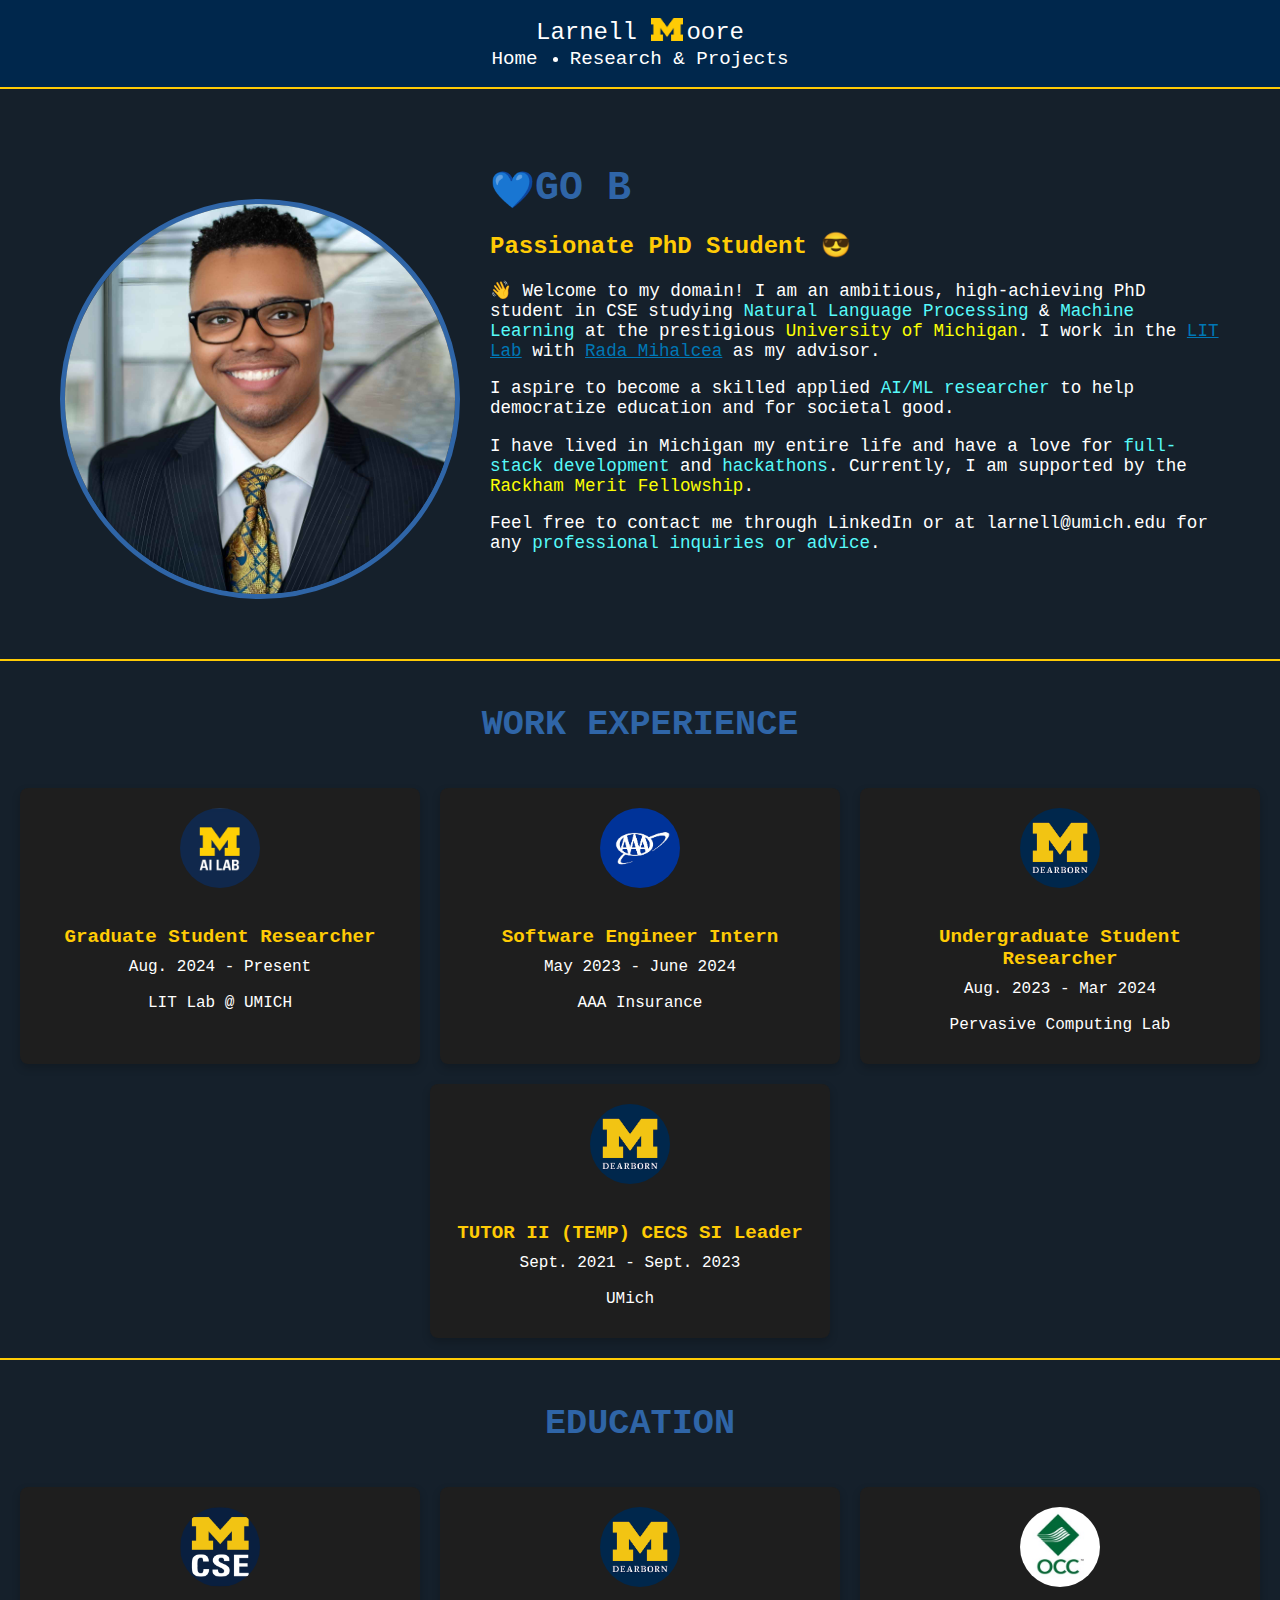
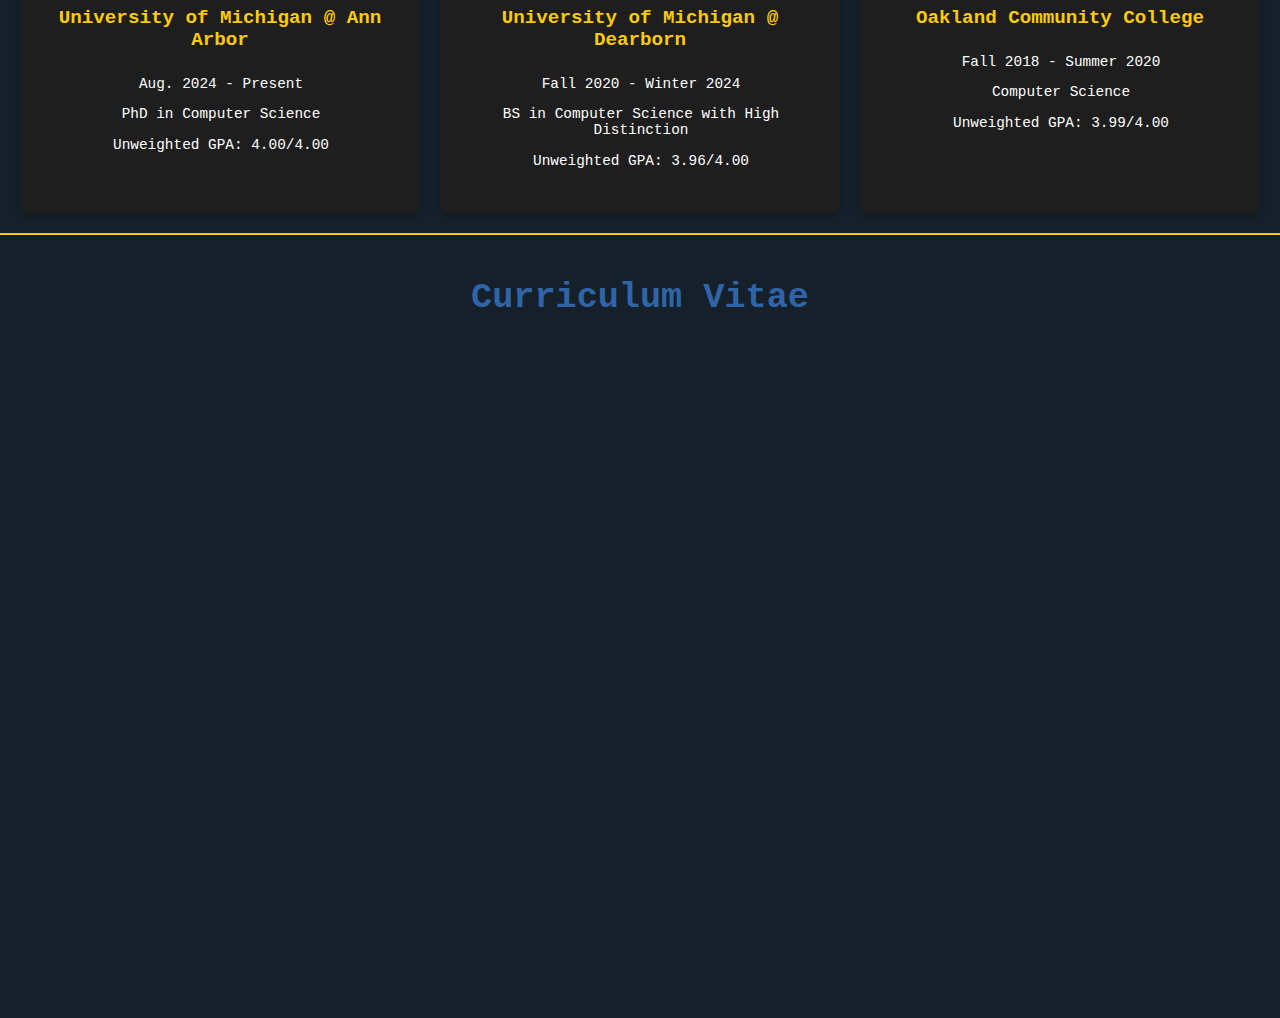
==== index.html @ b88af1c5 "Update index.html" ====
<!DOCTYPE html>
<html>
<!-- Author: Larnell Moore -->
<!-- Creation Date: Feb 2, 2024-->
<!-- Modificatioon Date: Dec 11, 2024-->
<!-- Purpose: -->
  <head>
    <link rel="stylesheet" href="styles.css">
    <link rel="stylesheet" href="exp.css">
    <link rel="stylesheet" href="https://use.fontawesome.com/releases/v5.6.3/css/all.css" integrity="sha384-UHRtZLI+pbxtHCWp1t77Bi1L4ZtiqrqD80Kn4Z8NTSRyMA2Fd33n5dQ8lWUE00s/" crossorigin="anonymous">    
    <link rel="stylesheet" href="css/bootstrap4-neon-glow.min.css">
    <link rel="stylesheet" href="navbar.css">
    <link rel="stylesheet" href="hero-section.css">
    <link href="https://fonts.googleapis.com/css?family=Roboto" rel="stylesheet">
    <link rel="stylesheet" href="//cdn.jsdelivr.net/npm/hack-font@3/build/web/hack.css">
    <meta name="viewport" content="width=device-width, initial-scale=1">
    <script src="js/navbar.js" defer></script>
    <script src="js/expmodal.js" defer></script>
    <script src="js/typeoutname.js" defer></script>
    

    <title>Home</title>

    <style>
       /* Adjust iframe container for CV to show only one page at a time */
       .cv-container {
        display: flex;
        flex-direction: column;
        align-items: center;
        justify-content: center;
        width: 100%;
      }
  
      .iframe-container {
        display: flex;
        justify-content: center;
        align-items: center;
        width: 80%; /* Control the width */
        padding-bottom: 50%; /* Adjust this to control the height */
        position: relative;
        height: 0;
        margin-top: 20px; /* Add margin to create space below the heading */
      }
  
      .iframe-container iframe {
        width: 100%; /* Fit the iframe within the container */
        height: 100%;
        border: none; /* Removes default border */
        zoom: 0.80; /* Adjust zoom to fit one page */
      }

      .heart {
      display: inline-block;
      position: relative;
      top: 0.1em; 
      font-size: 0.9em; 
      }
  
      @media (max-width: 768px) {
        .iframe-container {
          padding-bottom: 100%; /* Increased height for mobile devices */
        }
  
        .iframe-container iframe {
          zoom: 0.65; /* Adjust zoom to fit one page on smaller screens */
        }
      }
    </style>
  </head>
  <body>
    <!-- Navigation -->
    <nav class="navbar">
      <div class="name-title">Larnell&nbsp<span class="umich-logo"></span>oore</div>
      <a href="#" class="hamburger">
        <span class="bar"></span>
        <span class="bar"></span>
        <span class="bar"></span>
      </a>
      <div class="navbar-links" id="navbar-links">
        <ul>
          <li><a href="/">Home</a></li>
          <li><a href="projects">Research & Projects</a></li>
        </ul>
      </div>
    </nav>

   
    <div class="hero-container">
      <!-- Profile Picture -->
      <img src="img/me2.png" alt="Larnell Moore" class="profile-pic">
  
      <!-- Hero Content -->
      <div class="hero-content">
        <div class="intro">
          <h1 class="display-2" id="typed-name"><span class="heart">&#128153;</span>G</h1>
          <h2>Passionate PhD Student &#128526 </h2>
          <p>
            &#128075; Welcome to my domain! I am an ambitious, high-achieving</span> PhD student in CSE studying  
            <span style="color: #57fafa;">Natural Language Processing</span> & 
            <span style="color: #57fafa;">Machine Learning </span> at the prestigious
            <span style="color: #fbff05">University of Michigan</span>. I work in the 
            <a href="https://lit.eecs.umich.edu/" style="color: #0077B5;">LIT Lab</a> with
            <a href="https://web.eecs.umich.edu/~mihalcea/" style="color: #0077B5;">Rada Mihalcea</a> as my advisor.
            
          </p>
          <p>
            I aspire to become a skilled applied 
            <span style="color: #57fafa;">AI/ML researcher </span> to help democratize education and for societal good.
          </p>
          <p>
            I have lived in Michigan</span> my entire life and have a love for 
            <span style="color: #57fafa;">full-stack development</span> and
            <span style="color: #57fafa;">hackathons</span>. Currently, I am supported by the 
            <span style="color:#fbff05">Rackham Merit Fellowship</span>.
          </p>
          <p>
            Feel free to contact me through LinkedIn or at larnell@umich.edu for any  <span style="color: #57fafa;">professional inquiries or advice</span>. 
          </p>

           

          <a href="https://github.com/LuffyAI" title="Github" class="icon-link">
            <i class="fab fa-github fa-2x"></i>
          </a>
          <a href="https://www.linkedin.com/in/larnell-m-8a0a04183/" title="LinkedIn" class="icon-link">
            <i class="fab fa-linkedin fa-2x"></i>
          </a>
          <a href="mailto:larnell@umich.edu" title="Email" class="icon-link">
            <i class="fas fa-envelope fa-2x"></i>
          </a>
  
          <a href="https://scholar.google.com/citations?user=bDP9hvQAAAAJ&hl=en" title="Google Scholar" class="icon-link">
            <i class="fas fa-graduation-cap fa-2x"></i>
          </a>
        </div>
      </div>
    </div>
    <hr>

    <div class="cv-heading">
      <h1>WORK EXPERIENCE</h1>
    </div>


    
    <div class="experience-container">

      <div class="experience-card">
        <img src="img/AI2.jpg" alt="CSE">
        <br>
        <div class="card-header">Graduate Student Researcher</div>
        <div class="card-date">Aug. 2024 - Present</div>
        <br>
        <div class="card-lab">LIT Lab @ UMICH</div> <!-- Lab or organization name -->
        <div class="card-body">
        </div>

        <ul class="expmodal-bullets" style="display: none;">
          <li>TBA</li>
      </ul>


    </div>

    <div class="experience-card">
      <img src="img/CSAA_logo.png" alt="CSE">
      <br>
      <div class="card-header">Software Engineer Intern</div>
      <div class="card-date">May 2023 - June 2024</div>
      <br>
      <div class="card-lab">AAA Insurance</div> <!-- Lab or organization name -->
      <div class="card-body">
      </div>

      <ul class="expmodal-bullets" style="display: none;">
        <li>Developed an innovative web application as my Summer 2023 capstone project, utilizing Python, HTML, Flask, and CSS. This application automated the process of reading AWS infrastructure as defined in a Terraform script and generating the equivalent AWS CDK Python code.</li>
        <br>
        <li>Presented a live demonstration of my capstone project in front of 40 CSAA employees.</li>
        <br>
        <li>Gained knowledge in software development lifecycle and Agile methodologies.</li>
        <br>
        <li>Learned about cloud computing and infrastructure as code.</li>
        <br>
        <li>Earned the most exciting pitch award at the CSAA 2023 Intern Innovation Jam.</li>
        <br>
        <li> Authored Reports analyzing Production Code</li>
        <br>
        <li>Given a FTE SWE Return Offer</li>
    </ul>
  </div>

  
  <div class="experience-card">
    <img src="img/UM_Dearborn_logo.png" alt="CSE">
    <br>
    <div class="card-header">Undergraduate Student Researcher</div>
    <div class="card-date">Aug. 2023 - Mar 2024</div>
    <br>
    <div class="card-lab">Pervasive Computing Lab</div> <!-- Lab or organization name -->
    <div class="card-body">
    </div>

    <ul class="expmodal-bullets" style="display: none;">
      <li>First- author on the study "Generative AI Assisted Feedback Provisioning for Project-based Learning in CS Courses" for the 2024 ASEE Annual Conference & Exposition.</li>
      <br>
      <li>Researched various AI concepts, including Retrieval Augmented Generation, the intricacies of finetuning models on custom datasets, Generative Feedback loops, embeddings, chunking, transformers, and leveraging tools like OpenAI and LangChain for expanding model knowledge.</li>
      <br>
      <li>Created a dedicated software tool with a user-friendly interface, enabling users to modify, edit, and use ChatGPT to improve their finetuning dataset for their custom model.</li>
      <br>
      <li>Prepared and delivered an hour-long presentation for the Web Technology course, elucidating the workings of custom LLM agents, making the complex technology comprehensible for the audience.</li>
      <br>
      <li>Received two National Science Foundation Research Experiences for Undergraduates Grants.</li>
    </ul>


</div>

<div class="experience-card">
  <img src="img/UM_Dearborn_logo.png" alt="CSE">
  <br>
  <div class="card-header">TUTOR II (TEMP) CECS SI Leader</div>
  <div class="card-date">Sept. 2021 - Sept. 2023 </div>
  <br>
  <div class="card-lab"> UMich</div> <!-- Lab or organization name -->
  <div class="card-body">
  </div>

  <ul class="expmodal-bullets" style="display: none;">
    <li>Led bi-weekly study sessions for 30 CS students to help them build strong academic skills.</li>
    <br>       
    <li>Developed over 30 collaborative and active learning activities to elucidate intricate Computer Science concepts.</li>
    <br>
    <li>Delivered a comprehensive 20-minute Zoom tutorial presentation during the 2022 SI training, preparing about 20 new SI leaders for effectively handling their online sessions.</li>
    <br>
    <li>During the SI training, I orchestrated mock sessions for new SI leaders, offered constructive feedback, and played a significant role in honing their tutoring capabilities.</li>
</ul>
</div>

<br>
<br>
    </div>
    

    <hr>

    <div class="cv-heading">
      <h1>EDUCATION</h1>
    </div>

    
    <div class="experience-container">

      <div class="experience-card">
        <img src="img/Ann.png" alt="CSE">
        <div class="card-header"> University of Michigan @ Ann Arbor</div>
        <div class="card-body">
          <p>Aug. 2024 - Present</p>
          <p>PhD in Computer Science </p>
          <p> Unweighted GPA: 4.00/4.00  </p>
       
        </div>
      </div>

      <div class="experience-card">
        <img src="img/UM_Dearborn_logo.png" alt="CSE">
        <div class="card-header">University of Michigan @ Dearborn </div>
        <div class="card-body">
          <p>Fall 2020 - Winter 2024</p>
          <p>BS in Computer Science with High Distinction</p>
          <p></p>
          <p>Unweighted GPA: 3.96/4.00</p>
        </div>
      </div>

      
      <div class="experience-card">
        <img src="img/occ.png" alt="CSE">
        <div class="card-header">Oakland Community College </div>
        <div class="card-body">
          <p>Fall 2018 - Summer 2020</p>
          <p>Computer Science</p>
          <p></p>
          <p>Unweighted GPA: 3.99/4.00</p>
        </div>
      </div>
      </div>
    <hr>
    <!-- Curriculum Vitae Section -->
    <div class="cv-heading">
      <h1>Curriculum Vitae</h1>
    </div>
   
    <!-- Embedding PDF Viewer inside a centered container -->
    <div class="cv-container">
      <div class="iframe-container">
        <iframe src="https://drive.google.com/file/d/1rPE0T_9Sgd9AahdabRnq2dE5akb_5oLw/preview"></iframe>
      </div>
    </div>
<!-- Modal Structure -->
<div id="expmodal" class="expmodal">
  <div class="expmodal-content">
      <span class="close">&times;</span>
      <div class="expmodal-header">
          <img id="expmodal-image" src="" alt="Experience Image" class="expmodal-image">
          <h2 id="expmodal-title"></h2>
          <p id="expmodal-lab" class="expmodal-lab"></p> <!-- New element for lab name -->
          <p id="expmodal-date" class="expmodal-date"></p>
      </div>
      <div id="expmodal-body"></div>
  </div>
</div>

 
  </body>
</html>
---- styles.css ----
* {
    box-sizing: border-box;
  }
  
  body {
    margin: 0;
    padding: 0;
    background-color: #15202b !important;
    color: #fff;
    font-family: 'Hack', monospace;
  }
---- exp.css ----
/* General styling for the experience section */
.experience-container {
    display: flex;
    flex-wrap: wrap;
    justify-content: center;
    gap: 20px;
    padding: 20px;
  }
  
  .experience-card {
    background-color: #1e1e1e;
    color: white;
    border-radius: 8px;
    box-shadow: 0 4px 8px rgba(0, 0, 0, 0.2);
    overflow: hidden;
    width: 100%;
    max-width: 400px;
    display: flex;
    flex-direction: column;
    align-items: center; /* Center content horizontally */
    padding: 20px; /* Add padding for better spacing */
    box-sizing: border-box; /* Include padding in width calculations */
    transition: transform 0.3s ease, box-shadow 0.3s ease;
    cursor: pointer;
  }
  
  .experience-card:hover {
    transform: scale(1.05);
    box-shadow: 0 6px 12px rgba(0, 0, 0, 0.3);
}

  /* Circular and centered image */
  .experience-card img {
    width: 80px;
    height: 80px;
    border-radius: 50%; /* Make the image circular */
    object-fit: cover; /* Ensure the image scales properly */
    margin-bottom: 10px; /* Add some space below the image */
  }
  
  .experience-card .card-header {
    font-weight: bold;
    font-size: 1.2rem;
    margin: 10px 0;
    text-align: center; /* Center the header text */
  }

  .card-header{
    color: #FFCB05;
  }
  
  .experience-card .card-body {
    padding: 0 20px 10px;
    font-size: 0.9rem;
    color: #b0b0b0;
    text-align: center; /* Center the body text */
  }
  
  .experience-card ul {
    padding: 0 20px 20px;
    list-style-type: none;
    text-align: left; /* Align the list items to the left */
  }
  
  .experience-card li {
    margin-bottom: 10px;
  }

  .experience-card p {
    color: #ffffff; /* Maize yellow color */
    margin-left: 2px; /* Space between bullet point and text */
  }

  .experience-card ul li {
    color: #FFCB05; /* Maize yellow color */
    list-style-type: disc; /* Default bullet point style */
    margin-left: 20px; /* Space between bullet point and text */
  }
  
  /* Responsive design */
  @media (max-width: 768px) {
    .experience-card {
      width: 100%;
      max-width: 100%; /* Allow cards to take the full width of the container */
      padding: 15px; /* Adjust padding for smaller screens */
    }
  
    .experience-card .card-header {
      font-size: 1.1rem; /* Slightly smaller header font for mobile */
    }
  
    .experience-card .card-body {
      font-size: 0.8rem; /* Adjust font size for better readability */
    }
  
    .experience-card ul {
      padding: 0 10px 10px; /* Reduce padding to fit smaller screens */
    }
  }
  
  /* Two cards per row on desktop screens */
@media (min-width: 769px) {
  .experience-card {
    flex: 1 1 calc(50% - 20px); /* Two cards per row with space between */
  }
}

/* Modal styling */
.expmodal {
  font-family: 'Hack', monospace;
  display: none; /* Hidden by default */
  position: fixed;
  z-index: 1000;
  box-shadow: 0px 0px 15px rgba(0, 255, 255, 0.2);
  top: 50%; /* Center vertically */
  left: 50%; /* Center horizontally */
  transform: translate(-50%, -50%); /* Adjust to center */
  width: 100%;
  height: 100%;
  background-color: rgba(0, 0, 0, 0.8); /* Semi-transparent black background */
}

.expmodal-content {
  background-color: #1e1e1e;
  margin: 10% auto;
  padding: 20px;
  width: 90%;
  max-width: 600px; /* Control max width */
  max-height: 80vh; /* Control max height to avoid overflow */
  overflow-y: auto; /* Add scrolling if content exceeds max height */
  border-radius: 8px;
  color: #fff;
  position: relative;
  box-sizing: border-box;
}

.expmodal-header h2 {
  color: #FFCB05; /* Maize yellow */
  text-align: center;
}

.close {
  position: absolute;
  top: 10px;
  right: 15px;
  color: #FFCB05;
  font-size: 24px;
  cursor: pointer;
}

/* Responsive modal adjustments */
@media (max-width: 768px) {
  .expmodal-content {
      width: 90%;
  }
}

.expmodal-image {
  width: 80px;
  height: 80px;
  border-radius: 50%; /* Circular image */
  margin: 10px auto;
  display: block; /* Center image */
  object-fit: cover; /* Scale down while maintaining aspect ratio */
}
---- navbar.css ----
/* Navbar container */
  .navbar {
    display: flex;
    justify-content: space-between;
    align-items: center;
    background-color: #00274C; /* University of Michigan blue */
    color: white;
    padding: 1rem;
    border-bottom: 2px solid #FFCB05; /* Updated to maize border */
    position: relative;
    flex-direction: column;
    z-index:100;
  }
  
  /* Controls the title */
  .name-title {
    font-family: 'Hack', monospace;
    font-size: 1.5rem;
    margin: 0;
    display: flex; /* Ensure the title and logo are on the same line */
    align-items: center;
  }


  .name-title .umich-logo {
    display: inline-block;
    width: 2rem; /* Size of the logo */
    height: 2rem; /* Size of the logo */
    background-image: url('img/MUmich.png'); /* Replace with your logo's path */
    background-size: contain;
    background-repeat: no-repeat;
    margin-right: 0.2rem; /* Adjust spacing between the logo and the text */
    vertical-align: middle; /* Align the logo vertically with the text */
    position: relative;
    top: 0.15rem; /* Adjust vertical alignment of the logo */
  }
  
  /* Styling for the navigation links */
  .navbar-links {
    overflow: hidden; /* Hide overflowing content */
    transition: max-height 0.3s ease-out; /* Smooth transition */
  }
  
  .navbar-links ul {
    margin: 0;
    padding: 0;
    display: flex;
    justify-content: flex-end; /* Align the links to the right */
    gap: 2rem; /* Adds space between the items */
    font-family: 'Hack', monospace;
  }
  
  .navbar-links li {
    font-size: 1.2rem;
  }
  
  .navbar-links li a {
    text-decoration: none;
    color: white;
    display: block;
    line-height: 1.2; /* Adjusts line height to control hover background */
  }
  
  .navbar-links li:hover, .navbar-links li a:hover {
    background-color: #FFCB05; /* Combine hover styles */
    border-radius: 4px; /* Optionally adds a slight curve to the hover effect */
  }
  
  /* Hamburger menu styling */
  .hamburger {
    display: none;
    flex-direction: column;
    justify-content: space-between;
    width: 30px;
    height: 21px;
    cursor: pointer; /* Make the hamburger clickable */
    margin-left: auto; /* Aligns hamburger to the right */
  }
  
  .hamburger .bar {
    height: 3px;
    width: 100%;
    background: white;
    border-radius: 10px;
  }
  
  /* Media queries to manage the visibility of the hamburger menu */
  @media (max-width: 768px) {
    .navbar{
        flex-direction: row;
    }
   
    .navbar-links {
      max-height: 0; /* Hide navbar links on small screens */
      position: absolute; /* Ensure navbar links appear below the title */
      top: 100%;
      left: 0;
      width: 100%;
      background-color: #00274C; /* Match navbar background */
      flex-direction: row;
    }
  
    .navbar-links.active {
      max-height: 500px; /* Adjust depending on the number of links */
      border-left: #FFCB05;
      border-right: #FFCB05;
      border-bottom: 2px solid #FFCB05; /* Updated to maize border */
    }
  
    .navbar-links ul {
      flex-direction: column; /* Stack links vertically on small screens */
    }
  
    .navbar-links li {
      text-align: center; /* Center-align navbar links */
    }
  
    .navbar-links li a {
      padding: 0.5rem 1rem; /* Add padding to navbar links */
    }
  
    .hamburger {
      display: flex; /* Show hamburger menu on small screens */
    }
  }
  
  @media (min-width: 769px) {
    .navbar-links {
      max-height: none; /* Ensure links are fully visible */
    }
  }
---- hero-section.css ----
.hero-container {
    display: flex;
    justify-content: center;
    align-items: flex-start;
    padding: 50px 20px;
    max-width: 1200px;
    margin: auto;
  }
  
  .profile-pic {
    width: 400px;
    height: 400px;
    border-radius: 50%;
    object-fit: scale-down;
    margin-right: 30px;
    margin-top: 60px; /* Add this line to lower the profile picture */
    border: 5px solid #2F65A7; /* Add this line to set the border color */
    box-shadow: #fff;
  }
  
  .hero-content {
    flex: 1;
  }
  
  hr{
    border:0;
    margin:0;
    width:100%;
    height:2px;
    background:#FFCB05;
}

  .intro {
    margin-bottom: 20px;
   
  }
  
  .intro h1 {
    font-size: 2.5rem;
    margin-bottom: 10px;
    color: #2F65A7;
    -webkit-text-stroke-color: #FFCB05;
  }

    
  .intro h2 {
    color: #FFCB05;
  }
  
  .intro p {
    font-size: 1.1rem;
  }
  
  .interests, .education {
    margin-bottom: 20px;
  }
  
  .section-title {
    font-weight: bold;
    margin-bottom: 10px;
    font-size: 1.2rem;
  }
  
  .icon-link {
    margin: 10px 10px 0 0;
    display: inline-block;
    color: #FFCB05;
  }
  
  .icon-link:hover {
    color: #fff;
  }

  .cv-heading {
    font-family: 'Hack', monospace;
    font-size: 1.1rem;
    color: #2F65A7;
    display: flex;
    justify-content: center;
    text-align: center;
    align-self: center;
    width: 100%; /* Ensure it spans the full container width */
    margin-top: 20px; /* Optional: Add margin to separate it from other content */
  }
  
  
  /* Layout adjustments for smaller screens */
  @media (max-width: 768px) {
    .hero-container {
      text-align: center; /* Center-align text on mobile */
      
    }

    .intro p {
      text-align: left;
      font-size: 1.03rem; /* Adjust paragraph font size for mobile */
      line-height: 1.5; /* Improve readability */
      margin: 15px 0; /* Consistent spacing between paragraphs */
      word-wrap: break-word; /* Ensure long words don’t overflow */
    }
  
    /* Hide the profile picture on smaller screens */
    .profile-pic {
      display: none;
    }


    
  }
  
  /* Show picture only for screens wider than 768px */
  @media (min-width: 769px) {
    .profile-pic {
      display: block;
    }
  }

  .iframe-container {
    position: relative;
    width: 100%;
    padding-bottom: 65%; /* Standard height */
    height: 0;
  }

  .iframe-container iframe {
    position: absolute;
    top: 0;
    left: 0;
    width: 100%;
    height: 100%;
    border: none; /* Removes default border */
  }

  @media (max-width: 768px) {
    .iframe-container {
      padding-bottom: 100%; /* Increased height for mobile devices */
    }
  }

/* Wrapper for the last character with a blinking cursor */
.vim-caret {
  display: inline-block;
  position: relative; /* Allows positioning of the blinking cursor */
  color: #2F65A7; /* Make the original '!' white to match the cursor color */
  position: relative; /* Ensure it stays in normal document flow */
  z-index: 1; /* Push it to the background */
}

/* Blinking cursor effect */
.vim-caret::after {
  content: '!'; /* Keeps the original '!' as part of the blinking cursor */
  position: absolute;
  top: 0;
  left: 0;
  width: 100%; /* Cover the entire width of the '!' */
  height: 100%; /* Cover the entire height */
  background-color: #444d55; /* White to mimic terminal cursor */
  animation: blink 1.6s steps(2, start) infinite;
  text-align: center;
  vertical-align: bottom;
}

/* Blinking animation */
@keyframes blink {
  0%, 50% {
    opacity: 1; /* Visible for half the time */
  }
  50.01%, 100% {
    opacity: 0; /* Invisible for the other half */
  }
}
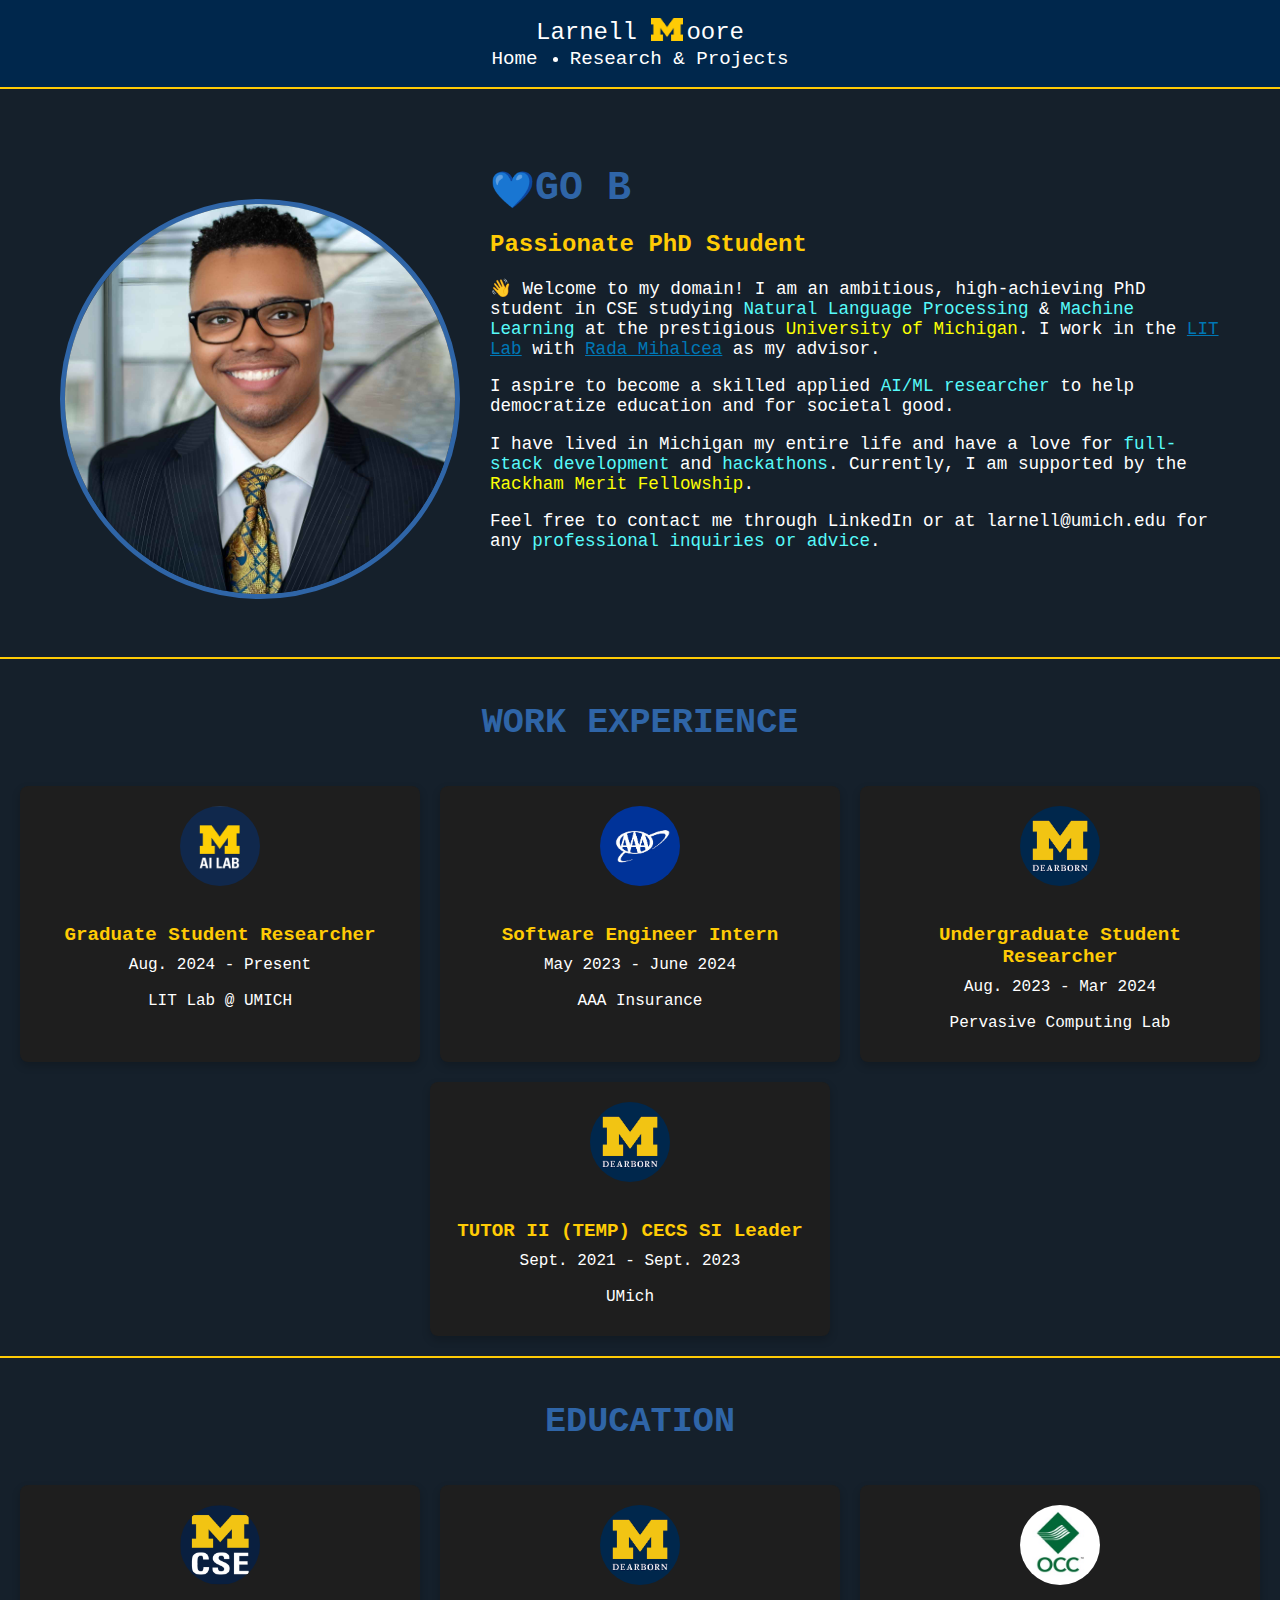
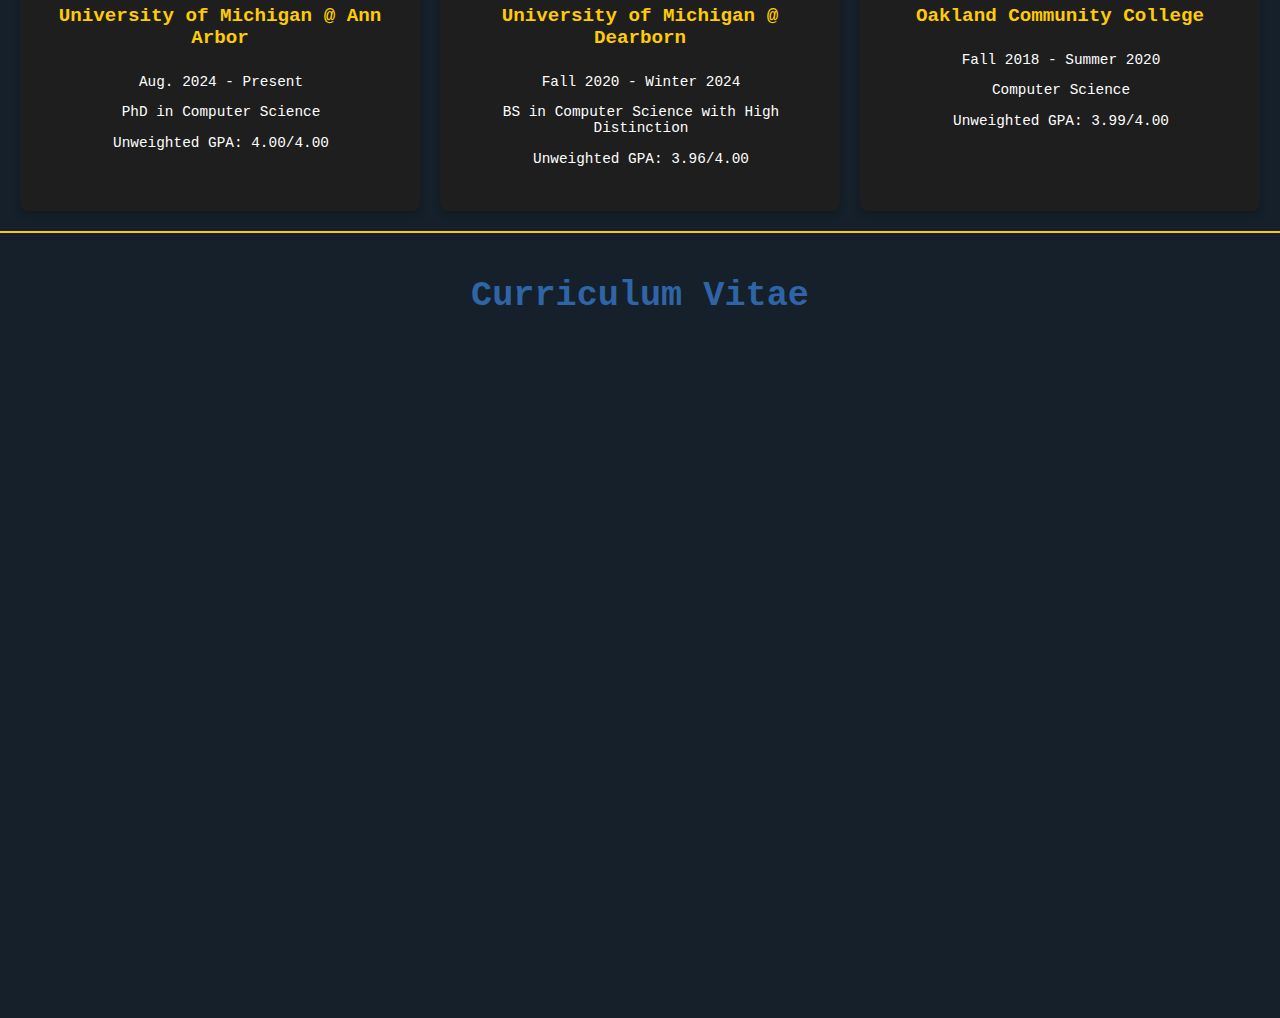
==== commit 36c994e9: "Update index.html" ====
--- a/index.html
+++ b/index.html
@@ -93,7 +93,7 @@
       <div class="hero-content">
         <div class="intro">
           <h1 class="display-2" id="typed-name"><span class="heart">&#128153;</span>G</h1>
-          <h2>Passionate PhD Student &#128526 </h2>
+          <h2>Passionate PhD Student</h2>
           <p>
             &#128075; Welcome to my domain! I am an ambitious, high-achieving</span> PhD student in CSE studying  
             <span style="color: #57fafa;">Natural Language Processing</span> & 
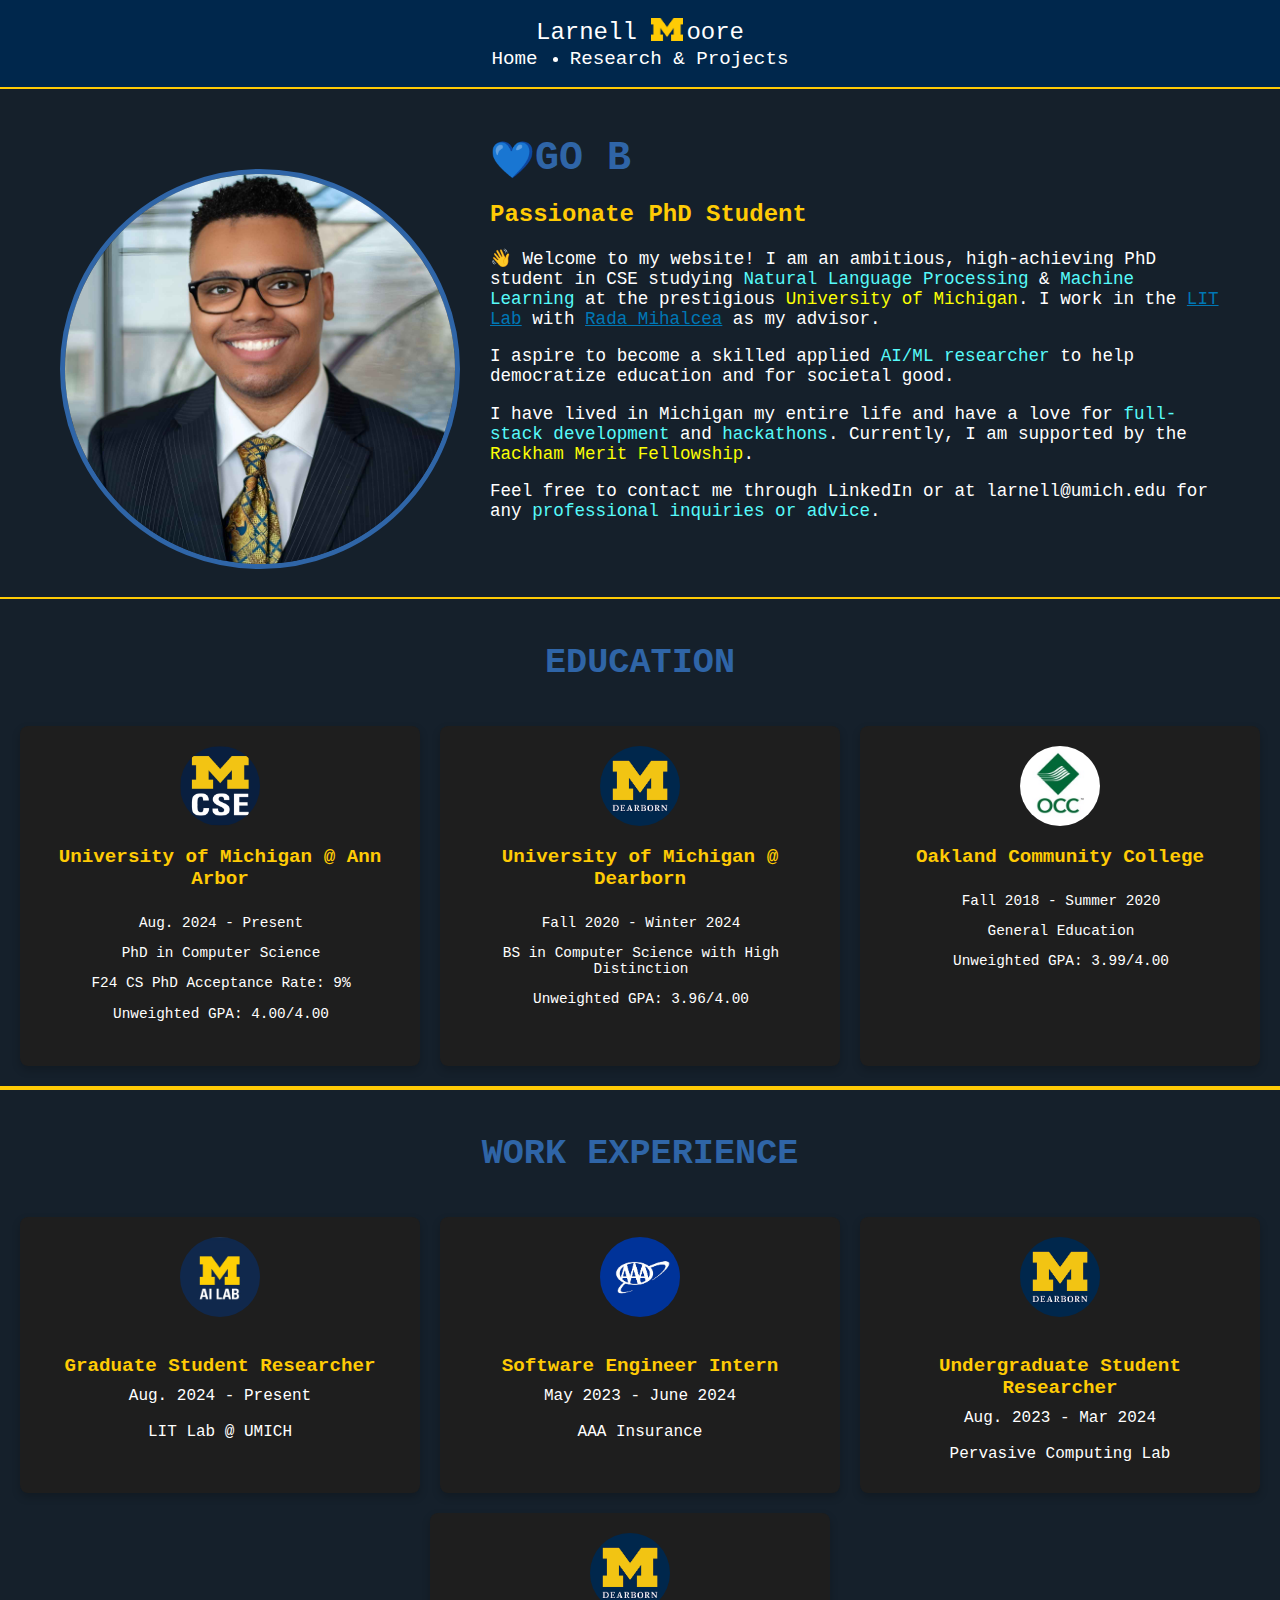
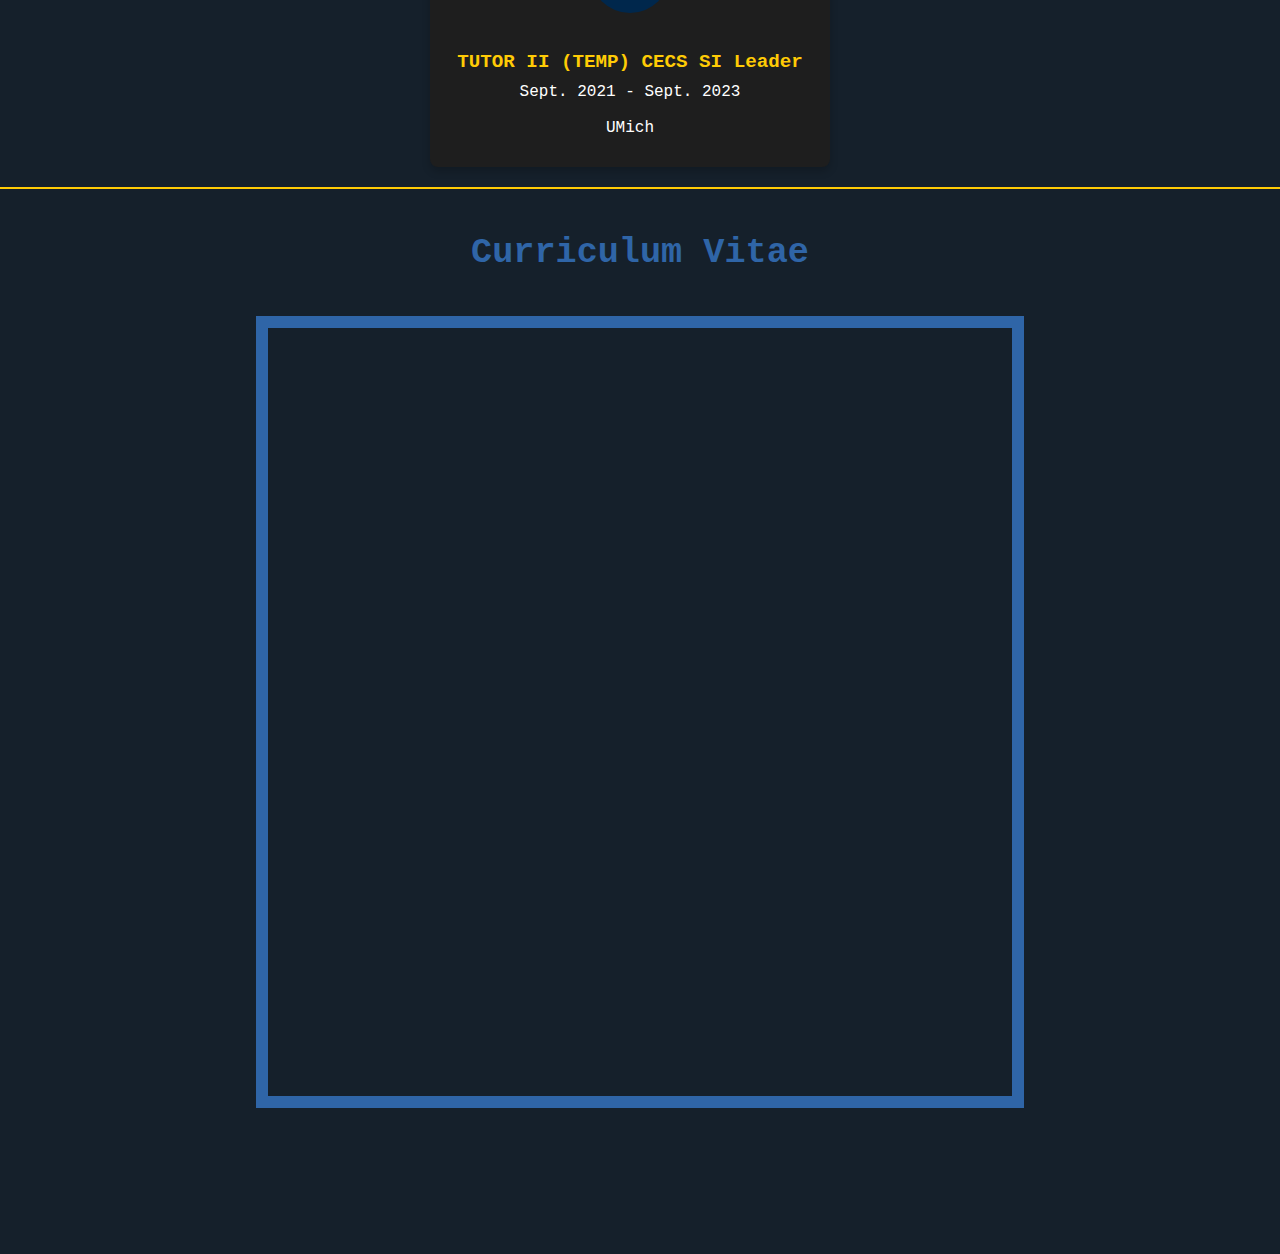
==== commit d1aa3c1c: "Add files via upload" ====
--- a/index.html
+++ b/index.html
@@ -29,24 +29,27 @@
         align-items: center;
         justify-content: center;
         width: 100%;
+        padding-bottom: 10%;
       }
   
       .iframe-container {
         display: flex;
         justify-content: center;
         align-items: center;
-        width: 80%; /* Control the width */
-        padding-bottom: 50%; /* Adjust this to control the height */
+        width: 60%; /* Control the width */
+        padding-bottom: 60%; /* Adjust this to control the height */
         position: relative;
-        height: 0;
+
         margin-top: 20px; /* Add margin to create space below the heading */
+        border: 12px solid #2F65A7; /* Add this line to set the border color */
+        box-shadow: #fff;
       }
   
       .iframe-container iframe {
         width: 100%; /* Fit the iframe within the container */
         height: 100%;
         border: none; /* Removes default border */
-        zoom: 0.80; /* Adjust zoom to fit one page */
+        zoom: 0.65; /* Adjust zoom to fit one page */
       }
 
       .heart {
@@ -59,6 +62,7 @@
       @media (max-width: 768px) {
         .iframe-container {
           padding-bottom: 100%; /* Increased height for mobile devices */
+          width: 80%; /* Control the width */
         }
   
         .iframe-container iframe {
@@ -94,8 +98,9 @@
         <div class="intro">
           <h1 class="display-2" id="typed-name"><span class="heart">&#128153;</span>G</h1>
           <h2>Passionate PhD Student</h2>
+          <img src="img/me2.png" alt="Larnell Moore" class="mobile-profile-pic">
           <p>
-            &#128075; Welcome to my domain! I am an ambitious, high-achieving</span> PhD student in CSE studying  
+            &#128075; Welcome to my website! I am an ambitious, high-achieving</span> PhD student in CSE studying  
             <span style="color: #57fafa;">Natural Language Processing</span> & 
             <span style="color: #57fafa;">Machine Learning </span> at the prestigious
             <span style="color: #fbff05">University of Michigan</span>. I work in the 
@@ -104,8 +109,7 @@
             
           </p>
           <p>
-            I aspire to become a skilled applied 
-            <span style="color: #57fafa;">AI/ML researcher </span> to help democratize education and for societal good.
+            I aspire to become a skilled applied <span style="color: #57fafa;">AI/ML researcher</span> to help democratize education and for societal good.
           </p>
           <p>
             I have lived in Michigan</span> my entire life and have a love for 
@@ -135,6 +139,48 @@
         </div>
       </div>
     </div>
+
+<hr>
+<div class="cv-heading">
+  <h1>EDUCATION</h1>
+</div>
+
+
+<div class="experience-container">
+
+  <div class="experience-card">
+    <img src="img/Ann.png" alt="CSE">
+    <div class="card-header"> University of Michigan @ Ann Arbor</div>
+    <div class="card-body">
+      <p>Aug. 2024 - Present</p>
+      <p>PhD in Computer Science </p>
+      <p>F24 CS PhD Acceptance Rate: 9% </p>
+      <p> Unweighted GPA: 4.00/4.00  </p>
+    </div>
+  </div>
+
+  <div class="experience-card">
+    <img src="img/UM_Dearborn_logo.png" alt="CSE">
+    <div class="card-header">University of Michigan @ Dearborn </div>
+    <div class="card-body">
+      <p>Fall 2020 - Winter 2024</p>
+      <p>BS in Computer Science with High Distinction</p>
+      <p>Unweighted GPA: 3.96/4.00</p>
+    </div>
+  </div>
+
+  <div class="experience-card">
+    <img src="img/occ.png" alt="CSE">
+    <div class="card-header">Oakland Community College </div>
+    <div class="card-body">
+      <p>Fall 2018 - Summer 2020</p>
+      <p>General Education </p>
+      <p>Unweighted GPA: 3.99/4.00</p>
+    </div>
+  </div>
+  </div>
+<hr>
+
     <hr>
 
     <div class="cv-heading">
@@ -243,48 +289,6 @@
 
     <hr>
 
-    <div class="cv-heading">
-      <h1>EDUCATION</h1>
-    </div>
-
-    
-    <div class="experience-container">
-
-      <div class="experience-card">
-        <img src="img/Ann.png" alt="CSE">
-        <div class="card-header"> University of Michigan @ Ann Arbor</div>
-        <div class="card-body">
-          <p>Aug. 2024 - Present</p>
-          <p>PhD in Computer Science </p>
-          <p> Unweighted GPA: 4.00/4.00  </p>
-       
-        </div>
-      </div>
-
-      <div class="experience-card">
-        <img src="img/UM_Dearborn_logo.png" alt="CSE">
-        <div class="card-header">University of Michigan @ Dearborn </div>
-        <div class="card-body">
-          <p>Fall 2020 - Winter 2024</p>
-          <p>BS in Computer Science with High Distinction</p>
-          <p></p>
-          <p>Unweighted GPA: 3.96/4.00</p>
-        </div>
-      </div>
-
-      
-      <div class="experience-card">
-        <img src="img/occ.png" alt="CSE">
-        <div class="card-header">Oakland Community College </div>
-        <div class="card-body">
-          <p>Fall 2018 - Summer 2020</p>
-          <p>Computer Science</p>
-          <p></p>
-          <p>Unweighted GPA: 3.99/4.00</p>
-        </div>
-      </div>
-      </div>
-    <hr>
     <!-- Curriculum Vitae Section -->
     <div class="cv-heading">
       <h1>Curriculum Vitae</h1>
@@ -312,4 +316,4 @@
 
  
   </body>
-</html>
+</html>--- a/hero-section.css
+++ b/hero-section.css
@@ -2,7 +2,7 @@
     display: flex;
     justify-content: center;
     align-items: flex-start;
-    padding: 50px 20px;
+    padding: 20px 20px;
     max-width: 1200px;
     margin: auto;
   }
@@ -83,6 +83,7 @@
     margin-top: 20px; /* Optional: Add margin to separate it from other content */
   }
   
+
   
   /* Layout adjustments for smaller screens */
   @media (max-width: 768px) {
@@ -100,10 +101,25 @@
     }
   
     /* Hide the profile picture on smaller screens */
-    .profile-pic {
-      display: none;
+    .mobile-profile-pic {
+      width: 300px;
+      height: 300px;
+      border-radius: 50%;
+      object-fit: scale-down;
+      margin-right: 3px;
+      margin-left: x;
+      margin-top: 10px; /* Add this line to lower the profile picture */
+      border: 5px solid #2F65A7; /* Add this line to set the border color */
+      box-shadow: #fff;
+      background-image:url('mg/me2.png');
+  
     }
 
+    .profile-pic{
+      display:none;
+
+  }
+*/
 
     
   }
@@ -112,6 +128,10 @@
   @media (min-width: 769px) {
     .profile-pic {
       display: block;
+    }
+
+    .mobile-profile-pic {
+      display: none;
     }
   }
 
@@ -168,4 +188,4 @@
   50.01%, 100% {
     opacity: 0; /* Invisible for the other half */
   }
-}+}
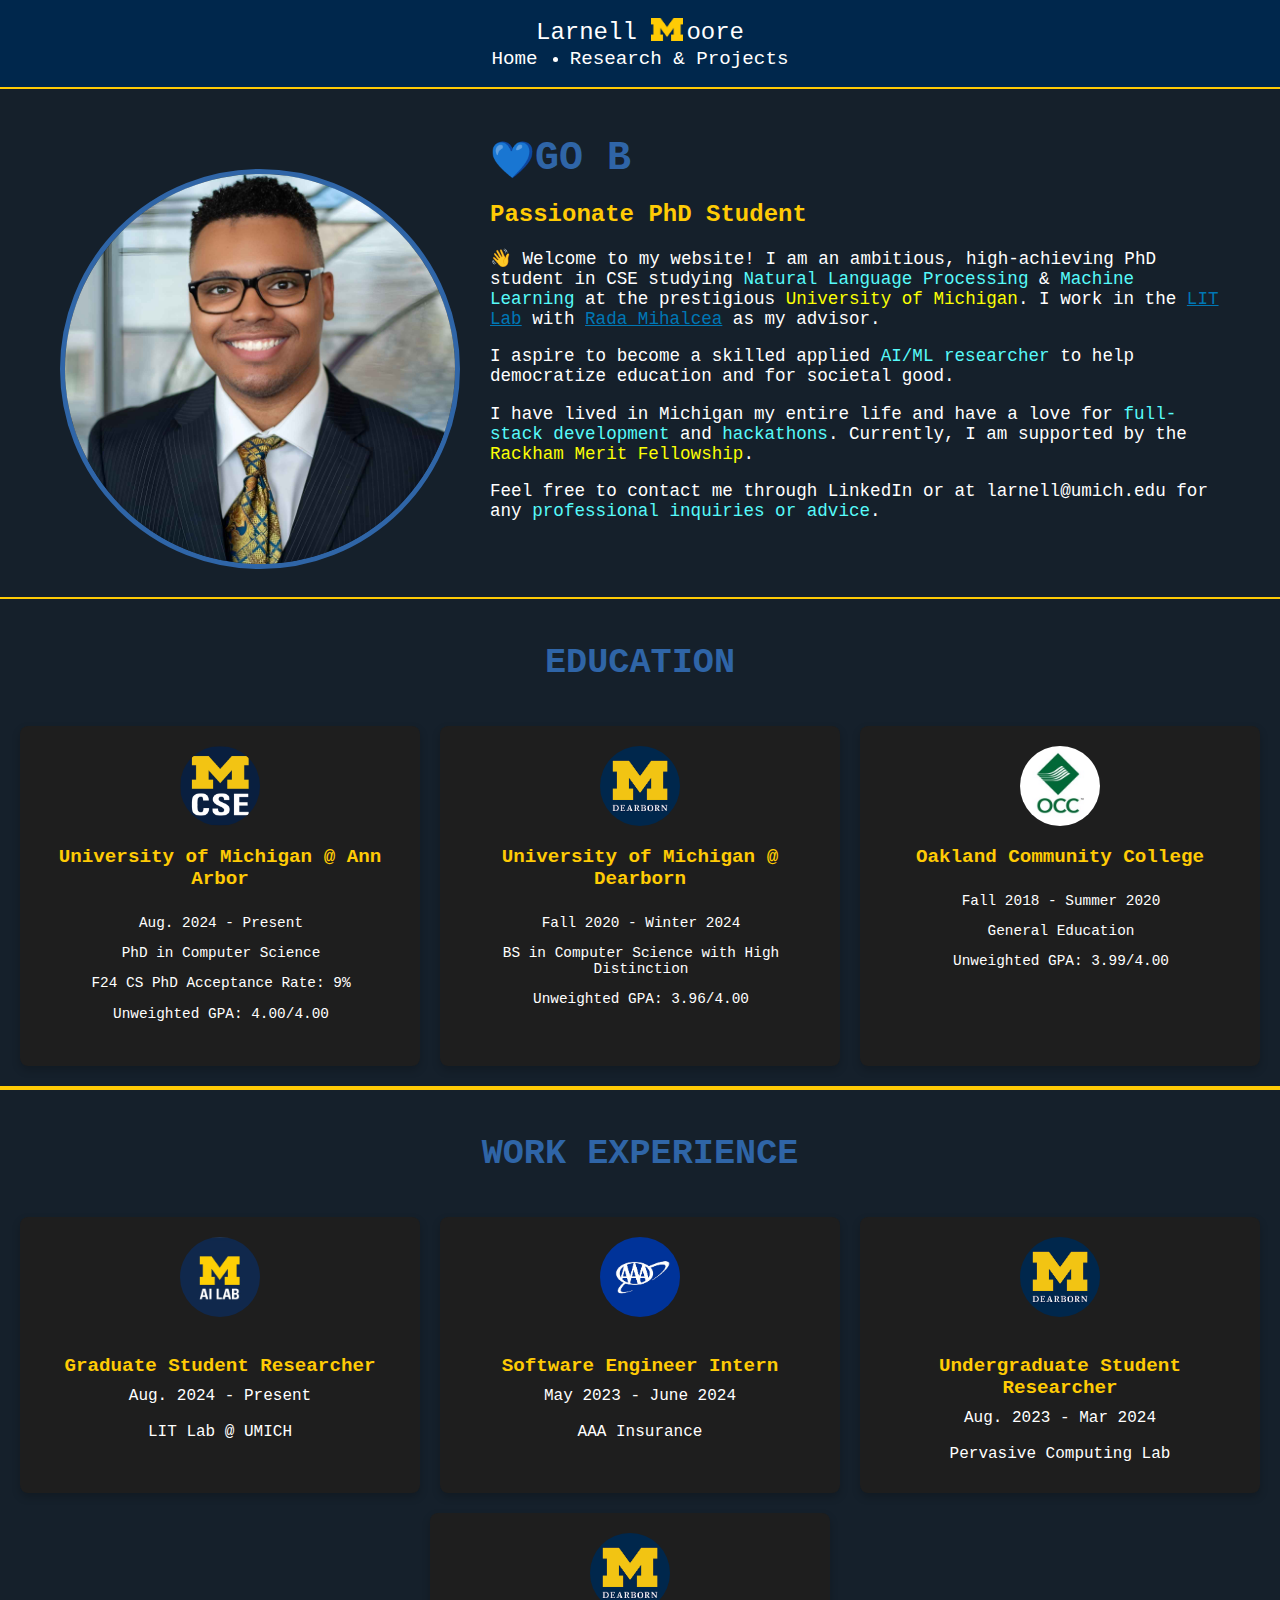
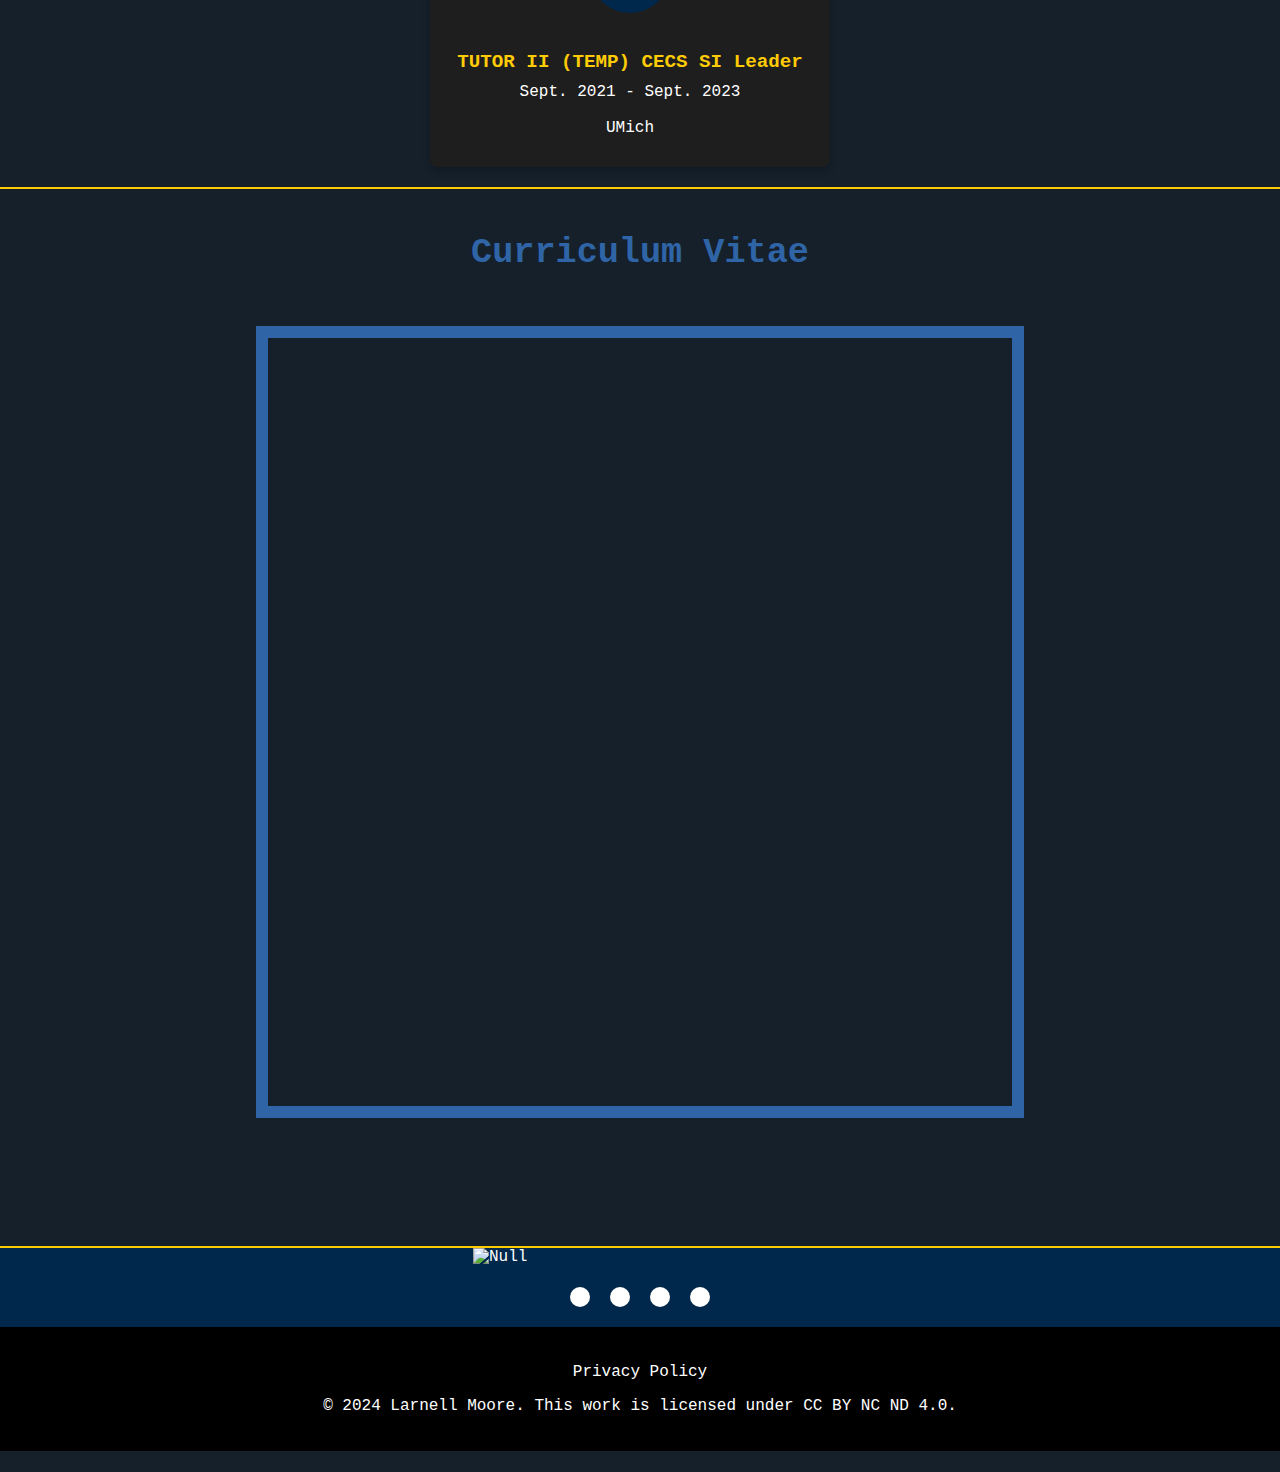
==== commit 692a1f34: "Add files via upload" ====
--- a/index.html
+++ b/index.html
@@ -3,7 +3,7 @@
 <!-- Author: Larnell Moore -->
 <!-- Creation Date: Feb 2, 2024-->
 <!-- Modificatioon Date: Dec 11, 2024-->
-<!-- Purpose: -->
+<!-- Purpose: This website was created from scratch by Larnell Moore. -->
   <head>
     <link rel="stylesheet" href="styles.css">
     <link rel="stylesheet" href="exp.css">
@@ -11,6 +11,7 @@
     <link rel="stylesheet" href="css/bootstrap4-neon-glow.min.css">
     <link rel="stylesheet" href="navbar.css">
     <link rel="stylesheet" href="hero-section.css">
+    <link rel="stylesheet" href="footer.css">
     <link href="https://fonts.googleapis.com/css?family=Roboto" rel="stylesheet">
     <link rel="stylesheet" href="//cdn.jsdelivr.net/npm/hack-font@3/build/web/hack.css">
     <meta name="viewport" content="width=device-width, initial-scale=1">
@@ -40,7 +41,7 @@
         padding-bottom: 60%; /* Adjust this to control the height */
         position: relative;
 
-        margin-top: 20px; /* Add margin to create space below the heading */
+        margin-top: 30px; /* Add margin to create space below the heading */
         border: 12px solid #2F65A7; /* Add this line to set the border color */
         box-shadow: #fff;
       }
@@ -71,6 +72,10 @@
       }
     </style>
   </head>
+<link rel="apple-touch-icon" sizes="180x180" href="img/CSE_ICONS/apple-touch-icon.png">
+<link rel="icon" type="image/png" sizes="32x32" href="img/CSE_ICONS/favicon-32x32.png">
+<link rel="icon" type="image/png" sizes="16x16" href="img/CSE_ICONS/favicon-16x16.png">
+<link rel="manifest" href="img/CSE_ICONS/site.webmanifest">
   <body>
     <!-- Navigation -->
     <nav class="navbar">
@@ -285,8 +290,6 @@
 <br>
 <br>
     </div>
-    
-
     <hr>
 
     <!-- Curriculum Vitae Section -->
@@ -300,6 +303,7 @@
         <iframe src="https://drive.google.com/file/d/1rPE0T_9Sgd9AahdabRnq2dE5akb_5oLw/preview"></iframe>
       </div>
     </div>
+
 <!-- Modal Structure -->
 <div id="expmodal" class="expmodal">
   <div class="expmodal-content">
@@ -314,6 +318,32 @@
   </div>
 </div>
 
- 
+<hr>
+<footer>
+  <div class="CSEIcon">
+    <img src="img/CSELOGO.png" alt="Null">
+</div>
+
+  <div class="footerContainer">
+      <div class="socialIcons">
+        <a href="https://github.com/LuffyAI" title="Github" class="icon-link">
+          <i class="fab fa-github fa-2x"></i>
+        </a>
+        <a href="https://www.linkedin.com/in/larnell-m-8a0a04183/" title="LinkedIn" class="icon-link">
+          <i class="fab fa-linkedin fa-2x"></i>
+        </a>
+        <a href="mailto:larnell@umich.edu" title="Email" class="icon-link">
+          <i class="fas fa-envelope fa-2x"></i>
+        </a>
+        <a href="https://scholar.google.com/citations?user=bDP9hvQAAAAJ&hl=en" title="Google Scholar" class="icon-link">
+          <i class="fas fa-graduation-cap fa-2x"></i>
+        </a>
+      </div>
+  </div>
+  <div class="footerBottom">
+    <p> Privacy Policy </span></p>
+      <p>© 2024 Larnell Moore. This work is licensed under CC BY NC ND 4.0. </span></p>
+  </div>
+</footer>
   </body>
 </html>--- a/footer.css
+++ b/footer.css
@@ -0,0 +1,108 @@
+
+footer{
+    background-color: #00274c;
+}
+.footerContainer{
+    width: 100%;
+    padding: 10px 10px 10px ;
+}
+
+.CSEIcon {
+    display: flex;
+    justify-content: center;
+    align-items: center; /* Ensures vertical alignment with the icons */
+    margin-bottom: 1px; /* Adds spacing between the logo and social icons */
+}
+
+.CSEIcon img {
+    width: 30%; /* Maintain aspect ratio */
+    object-fit: contain; /* Prevent distortion */
+    margin-left: 50px;
+    margin-bottom: 0;
+}
+
+
+
+
+.socialIcons{
+    display: flex;
+    justify-content: center;
+    margin-top: 0
+}
+.socialIcons a{
+    text-decoration: none;
+    padding: 10px;
+    background-color: white;
+    margin: 10px;
+    border-radius: 50%;
+}
+.socialIcons a i{
+    font-size: 2em;
+    color: black;
+    opacity: 0,9;
+}
+/* Hover affect on social media icon */
+.socialIcons a:hover{
+    background-color: #111;
+    transition: 0.5s;
+}
+.socialIcons a:hover i{
+    color: white;
+    transition: 0.5s;
+}
+.footerNav{
+    margin: 20px 0;
+}
+.footerNav ul{
+    display: flex;
+    justify-content: center;
+    list-style-type: none;
+}
+.footerNav ul li a{
+    color:white;
+    margin: 20px;
+    text-decoration: none;
+    font-size: 1.3em;
+    opacity: 0.7;
+    transition: 0.5s;
+
+}
+.footerNav ul li a:hover{
+    opacity: 1;
+}
+.footerBottom{
+    background-color: #000;
+    padding: 20px;
+    text-align: center;
+}
+.footerBottom p{
+    color: white;
+}
+.designer{
+    opacity: 0.7;
+    text-transform: uppercase;
+    letter-spacing: 1px;
+    font-weight: 400;
+    margin: 0px 5px;
+}
+@media (max-width: 700px){
+    .footerNav ul{
+        flex-direction: column;
+    } 
+    .footerNav ul li{
+        width:100%;
+        text-align: center;
+        margin: 10px;
+    }
+    .socialIcons a{
+        padding: 8px;
+        margin: 4px;
+    }
+
+    
+.CSEIcon img {
+    width: 90%; /* Maintain aspect ratio */
+    object-fit: contain; /* Prevent distortion */
+    margin-left: 55px;
+}
+}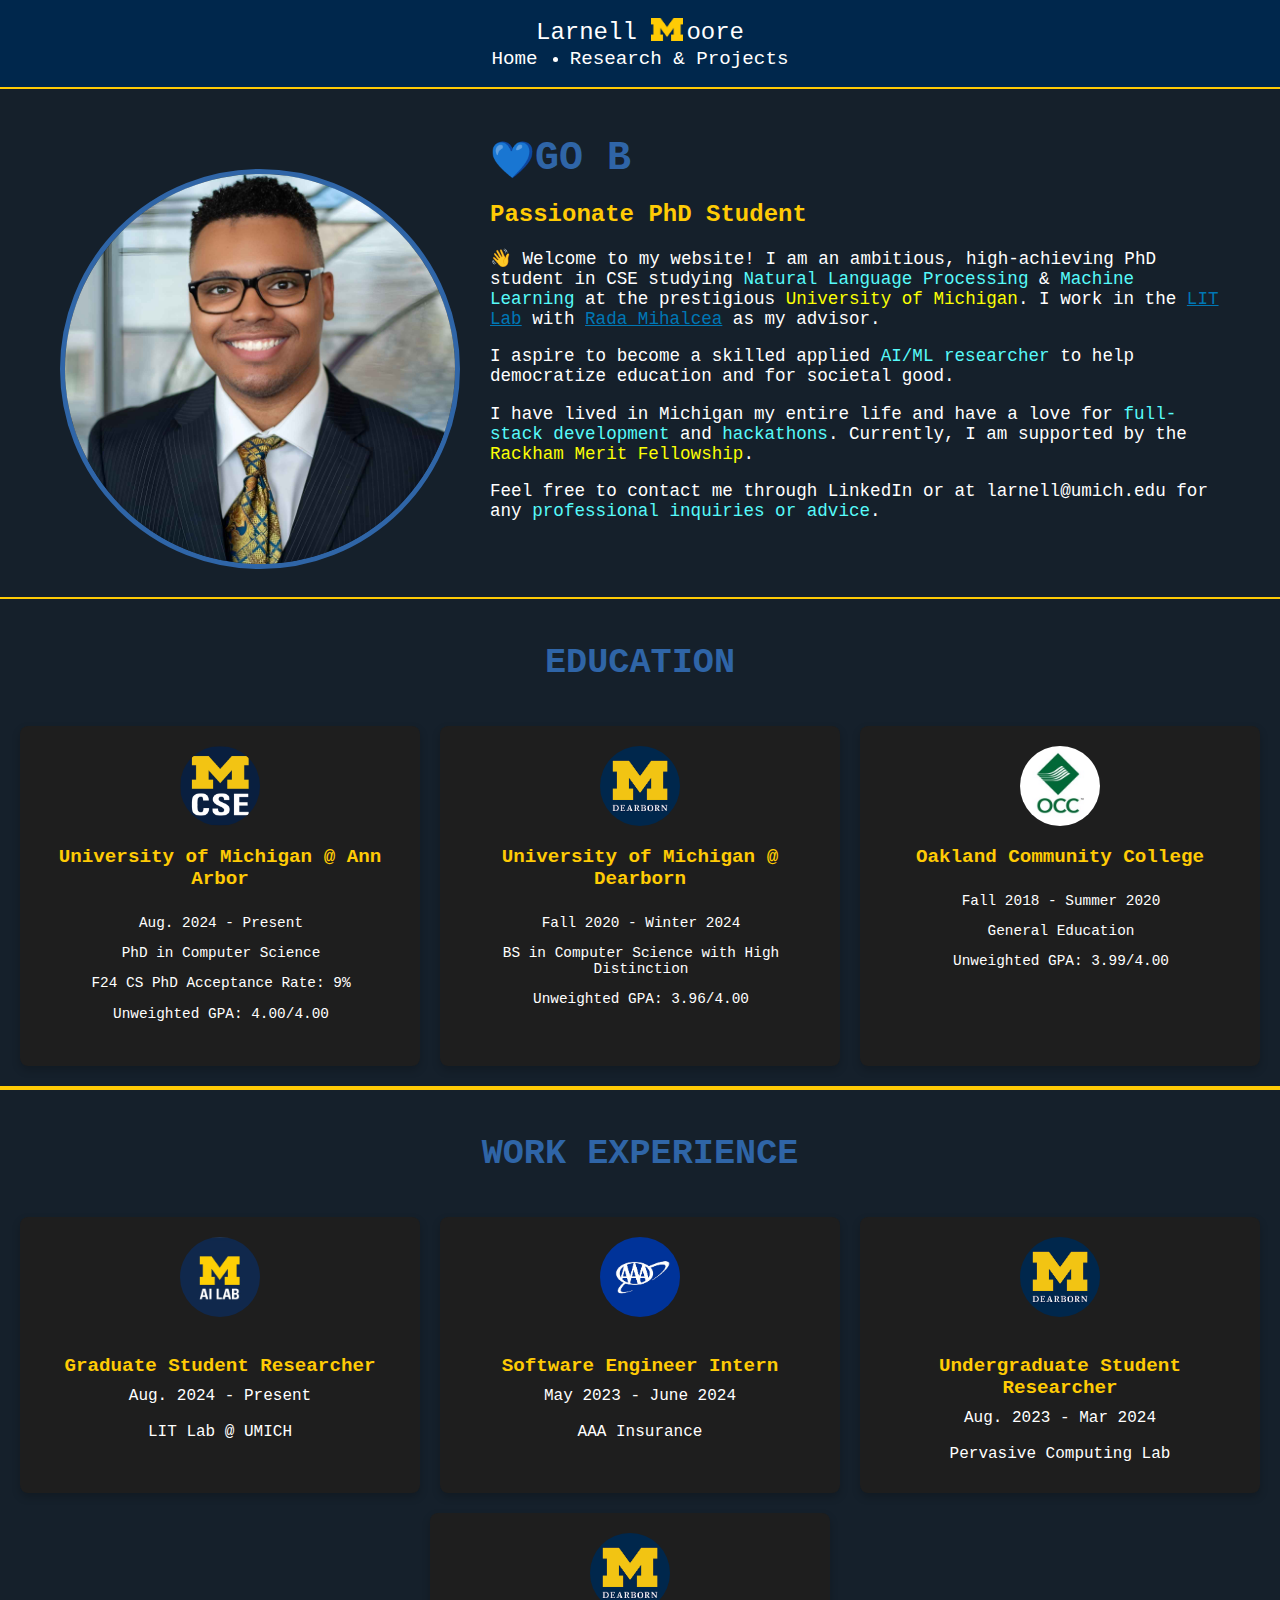
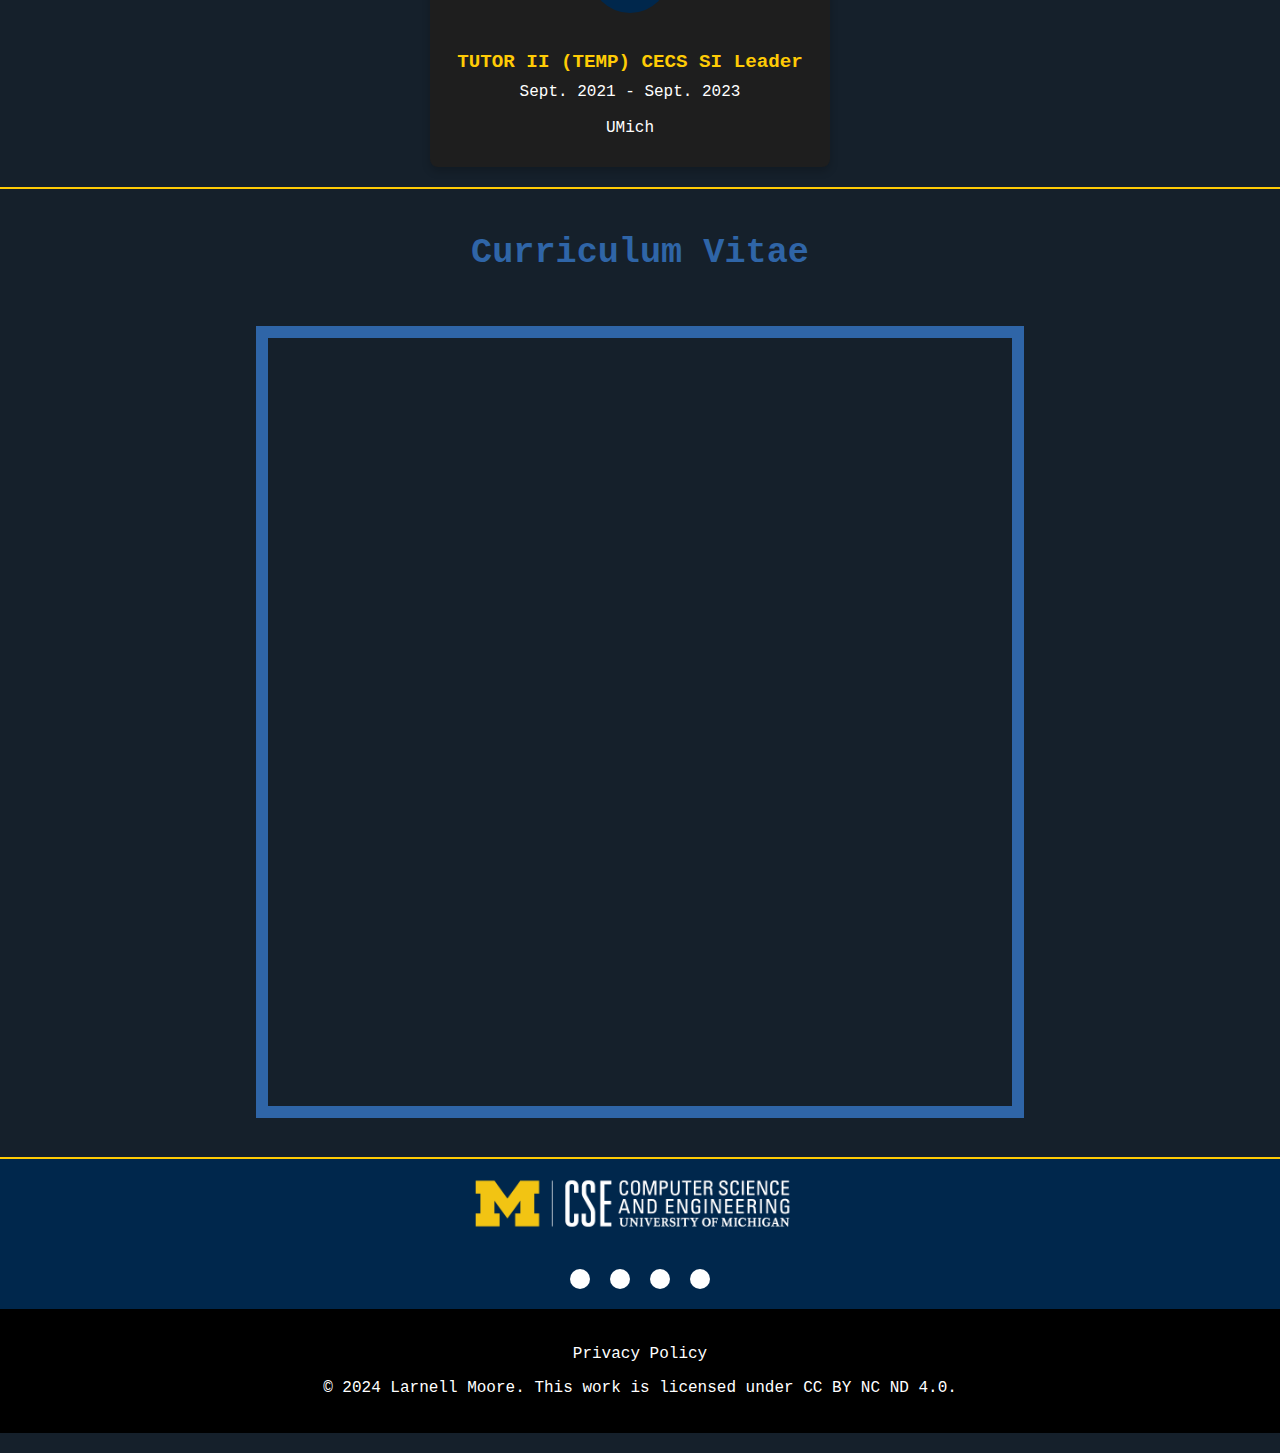
==== commit 541947ee: "Update index.html" ====
--- a/index.html
+++ b/index.html
@@ -24,13 +24,13 @@
 
     <style>
        /* Adjust iframe container for CV to show only one page at a time */
-       .cv-container {
+      .cv-container {
         display: flex;
         flex-direction: column;
         align-items: center;
         justify-content: center;
         width: 100%;
-        padding-bottom: 10%;
+        padding-bottom: 3%;
       }
   
       .iframe-container {
@@ -68,6 +68,15 @@
   
         .iframe-container iframe {
           zoom: 0.65; /* Adjust zoom to fit one page on smaller screens */
+        }
+
+          .cv-container {
+          display: flex;
+          flex-direction: column;
+          align-items: center;
+          justify-content: center;
+          width: 100%;
+          padding-bottom: 10%;
         }
       }
     </style>
@@ -346,4 +355,4 @@
   </div>
 </footer>
   </body>
-</html>+</html>
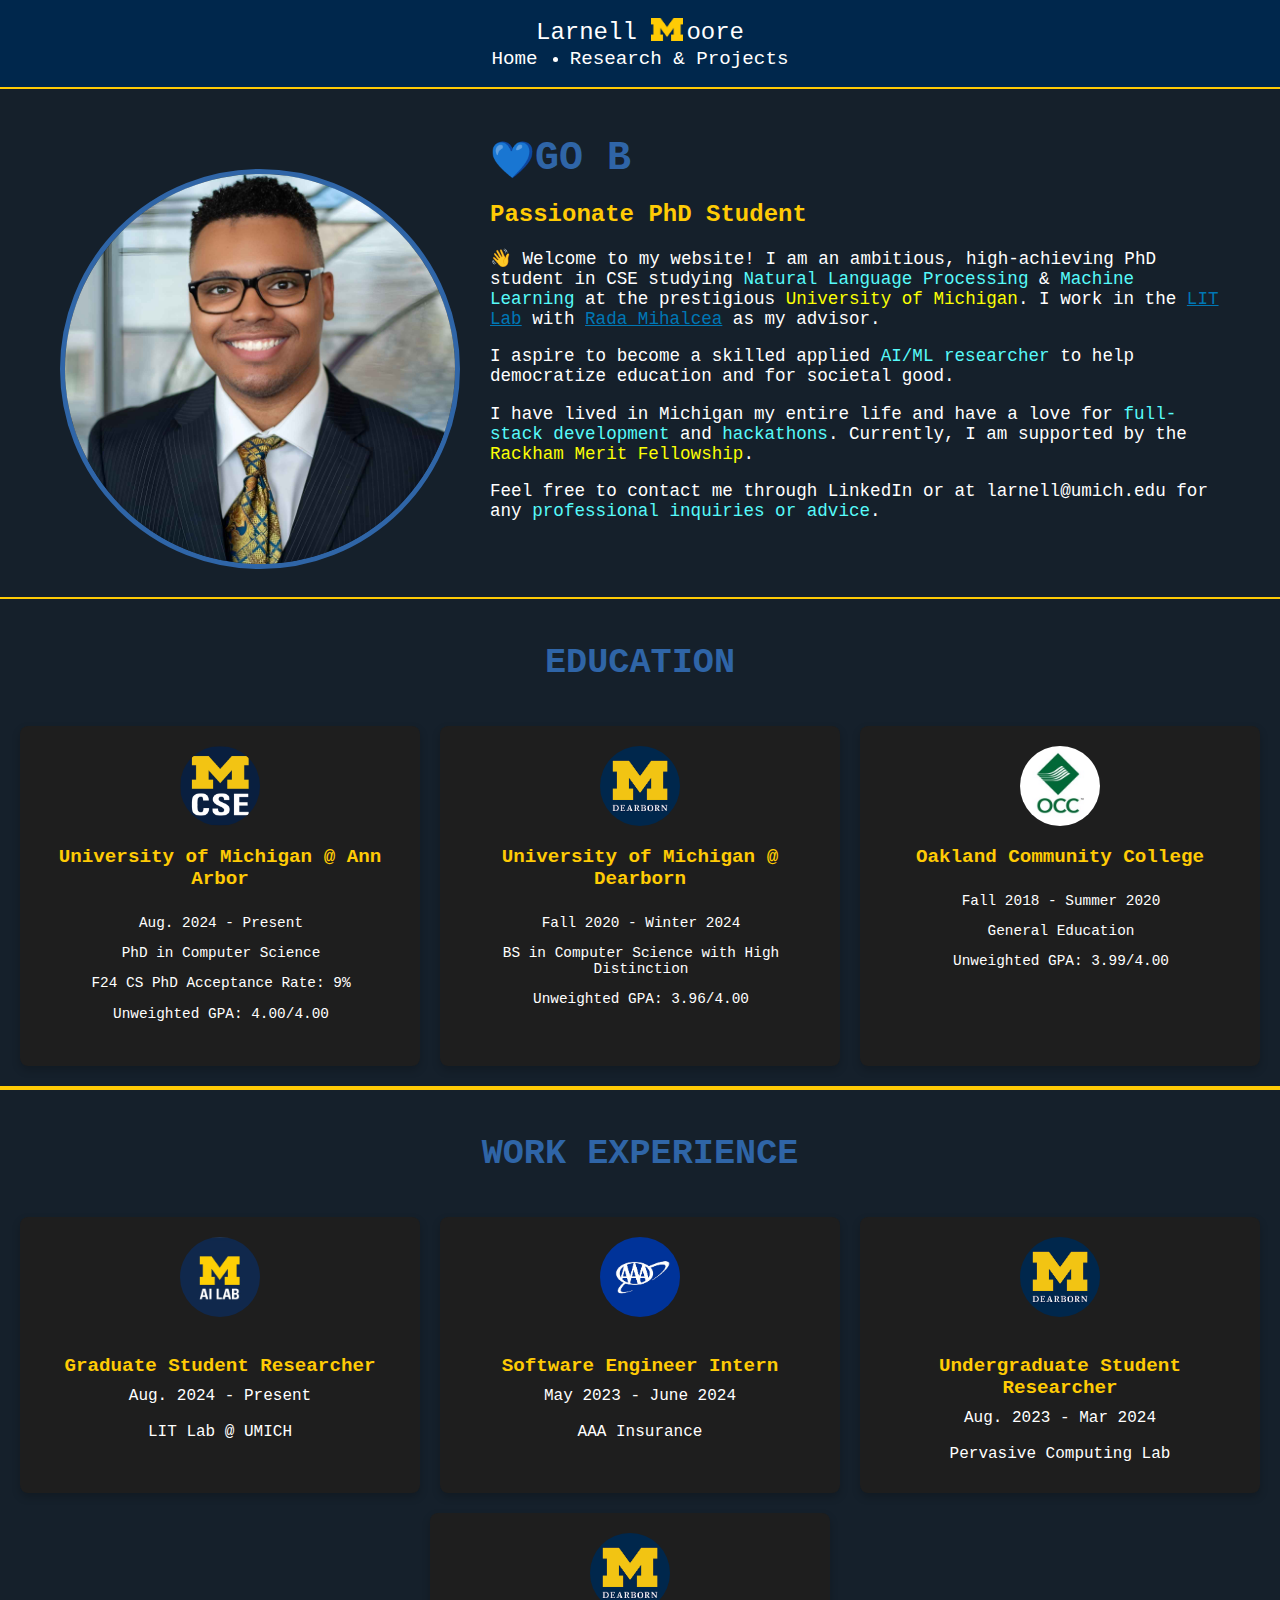
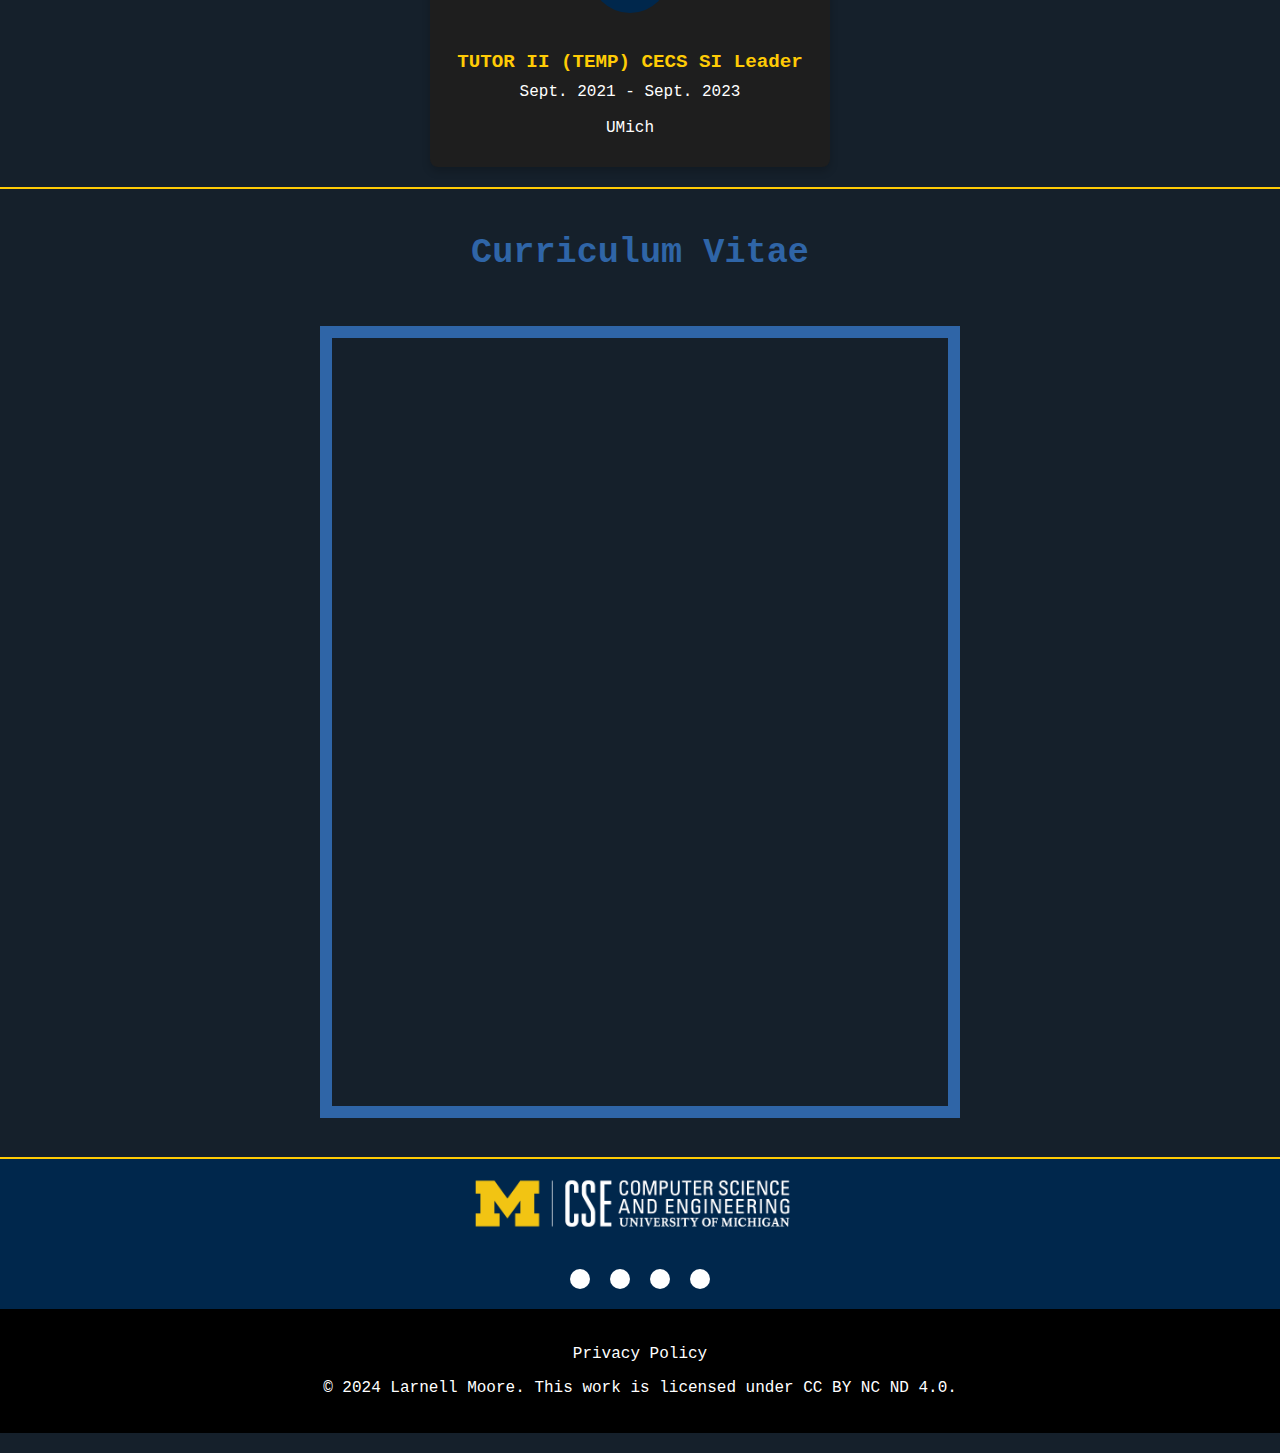
==== commit 5e9171c9: "Update index.html" ====
--- a/index.html
+++ b/index.html
@@ -37,7 +37,8 @@
         display: flex;
         justify-content: center;
         align-items: center;
-        width: 60%; /* Control the width */
+        height: 30%;
+        width: 50%; /* Control the width */
         padding-bottom: 60%; /* Adjust this to control the height */
         position: relative;
 
